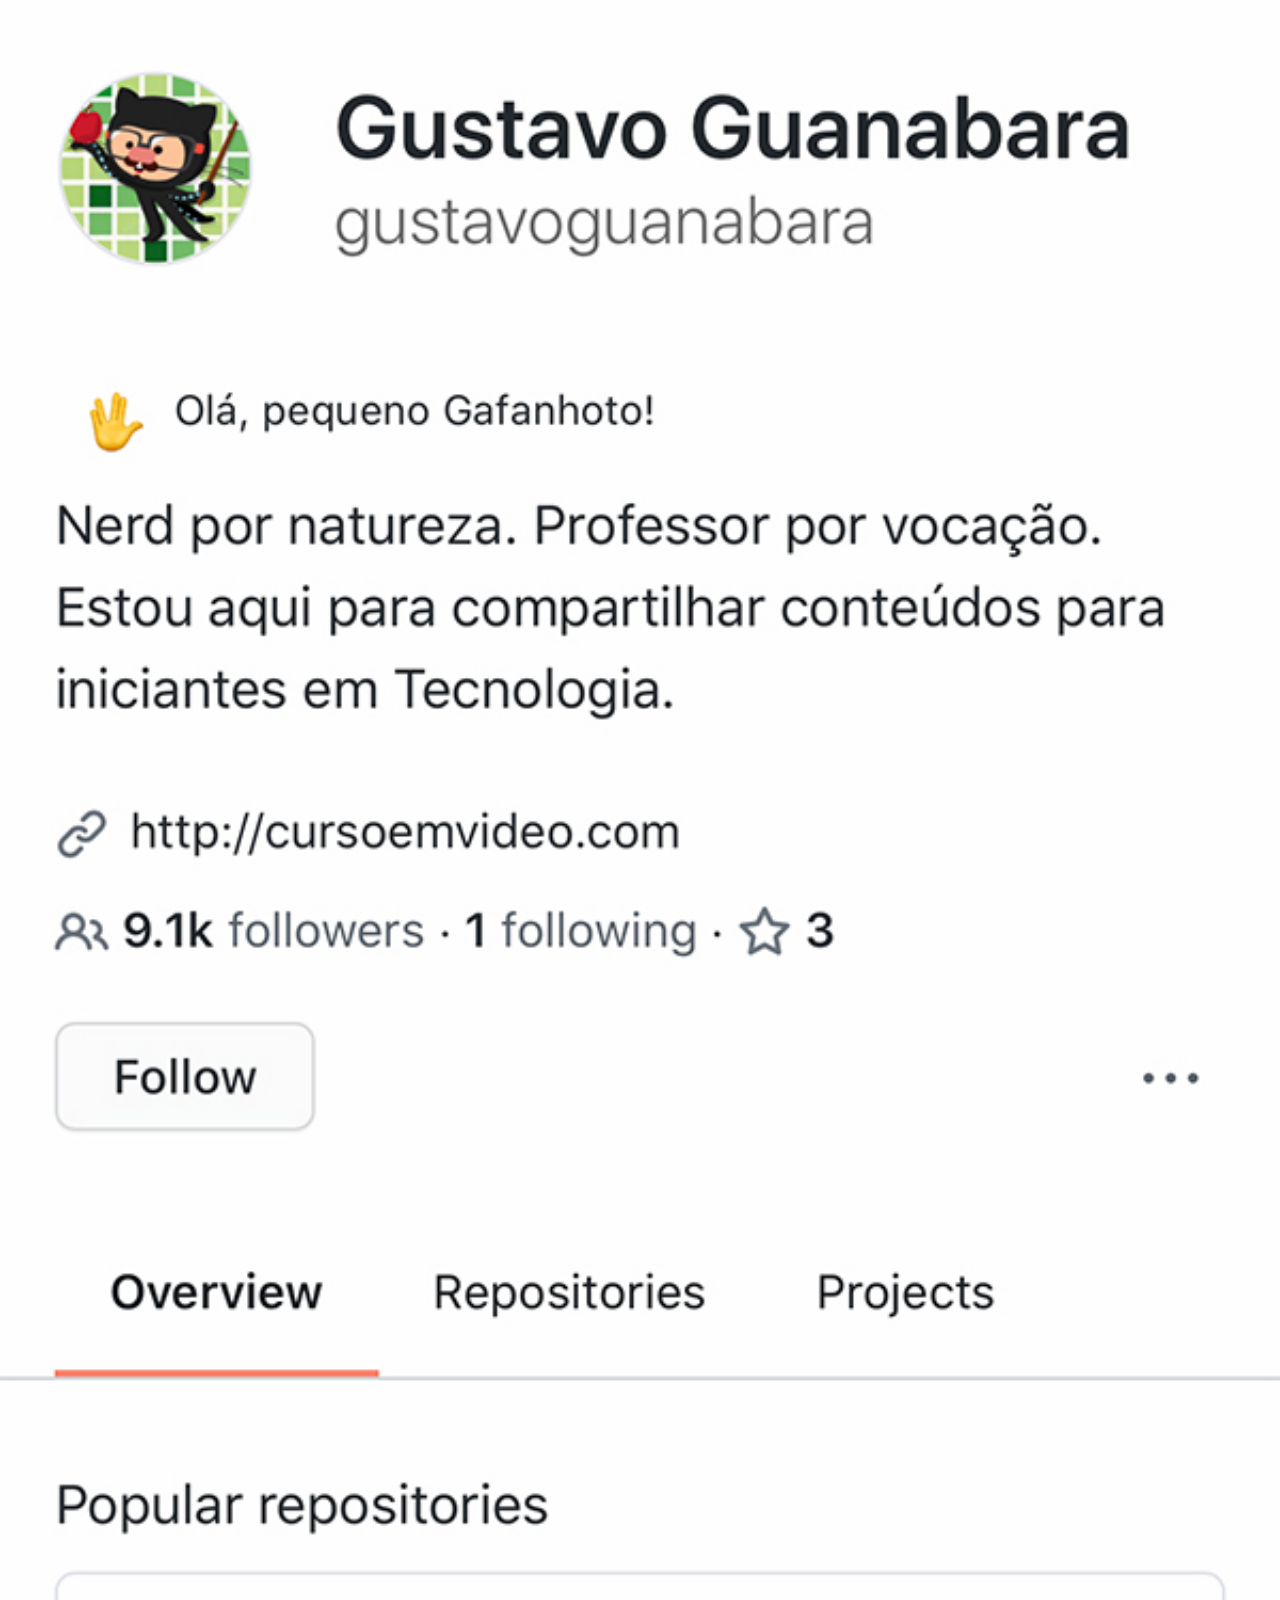
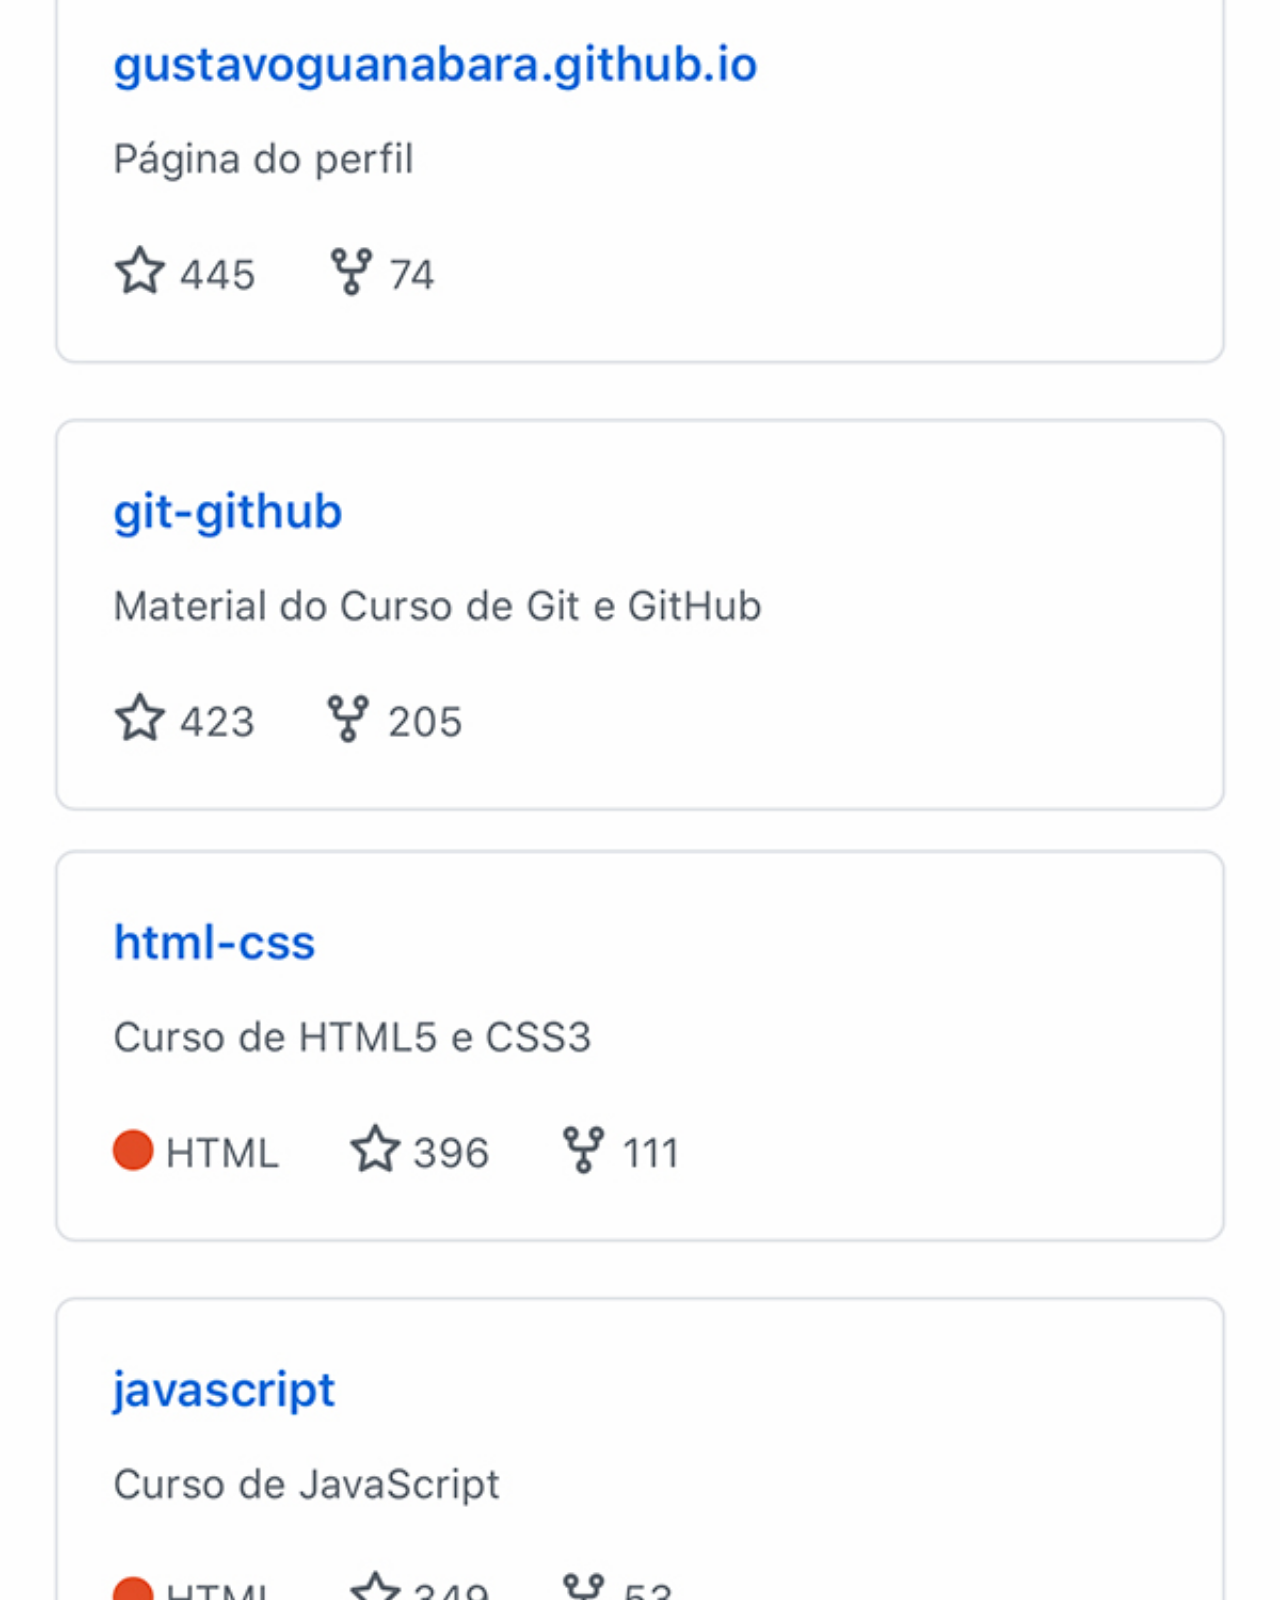
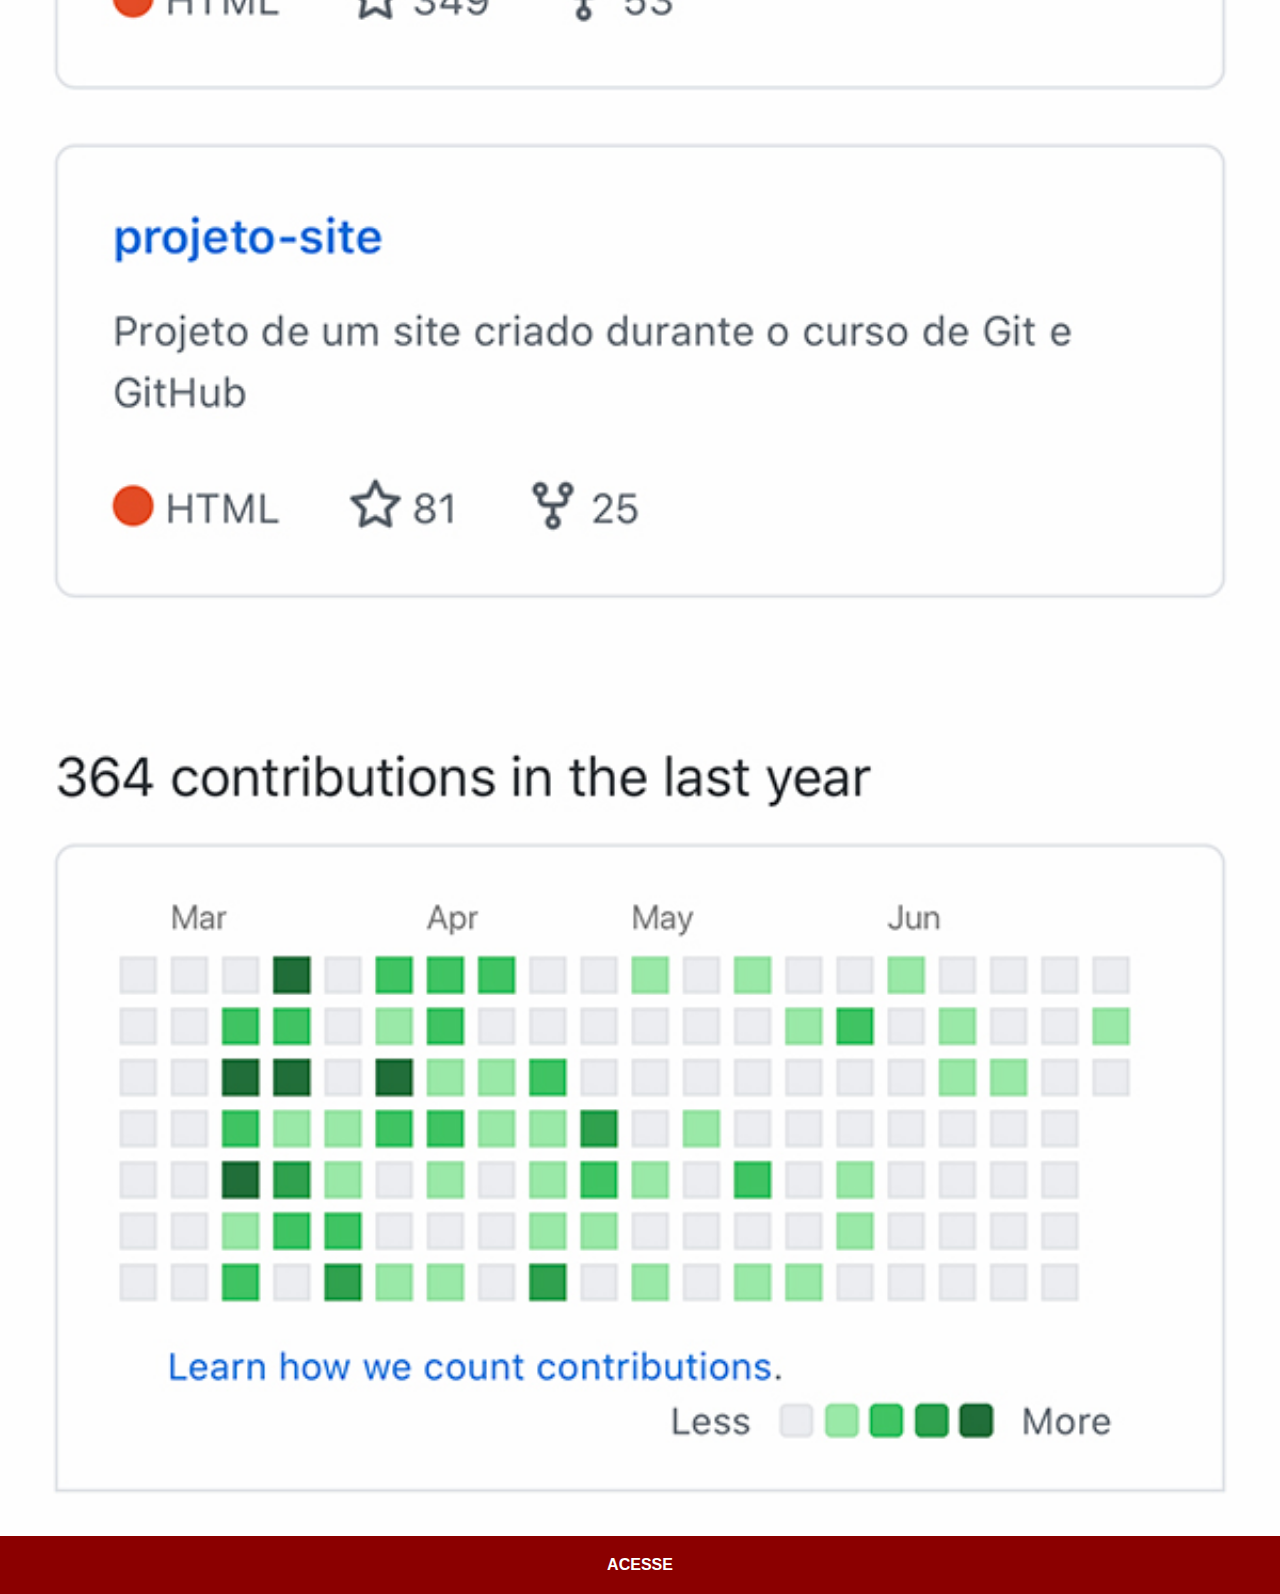
==== github.html @ dc9ceb94 "atualizei o código" ====
<!DOCTYPE html>
<html lang="pt-br">
<head>
    <meta charset="UTF-8">
    <meta http-equiv="X-UA-Compatible" content="IE=edge">
    <meta name="viewport" content="width=device-width, initial-scale=1.0">
    <link rel="stylesheet" href="estilos/social.css">
    <title>GitHub</title>
</head>
<body>
    <img src="imagens/tela-github.jpg" alt="GitHub">
    <a href="https://github.com/gustavoguanabara/" target="_blank">ACESSE</a>
</body>
</html>
---- estilos/social.css ----
@charset "UTF-8";

* {
    margin: 0px;
    padding: 0px;
    font-family: Arial, Helvetica, sans-serif;
}

::-webkit-scrollbar {
    width: 0px;
    height: 0px;
    
}

img {
    width: 100vw;
}

a {
    display: block;
    background-color: darkred;
    color: white;
    padding: 20px;
    text-align: center;
    font-weight: bolder;
    text-decoration: none;
}

a:hover {
    background-color: red;
}
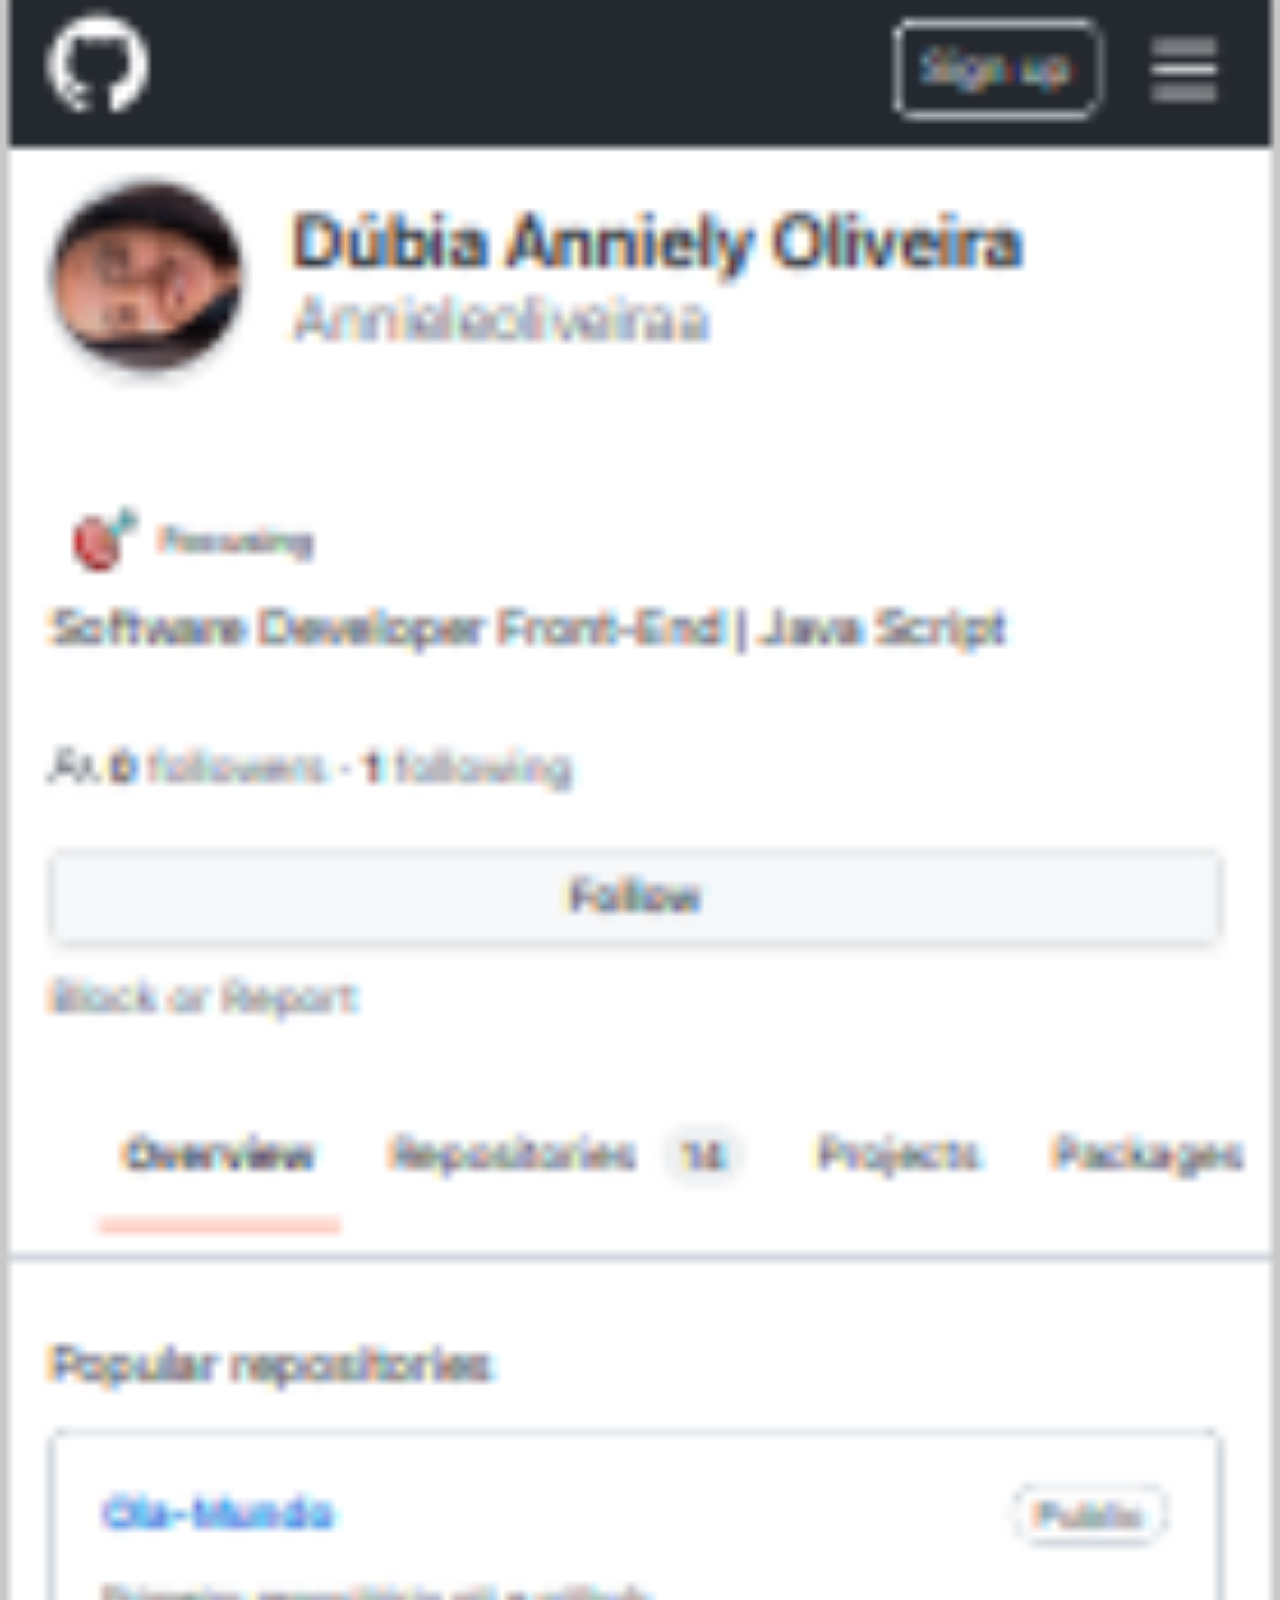
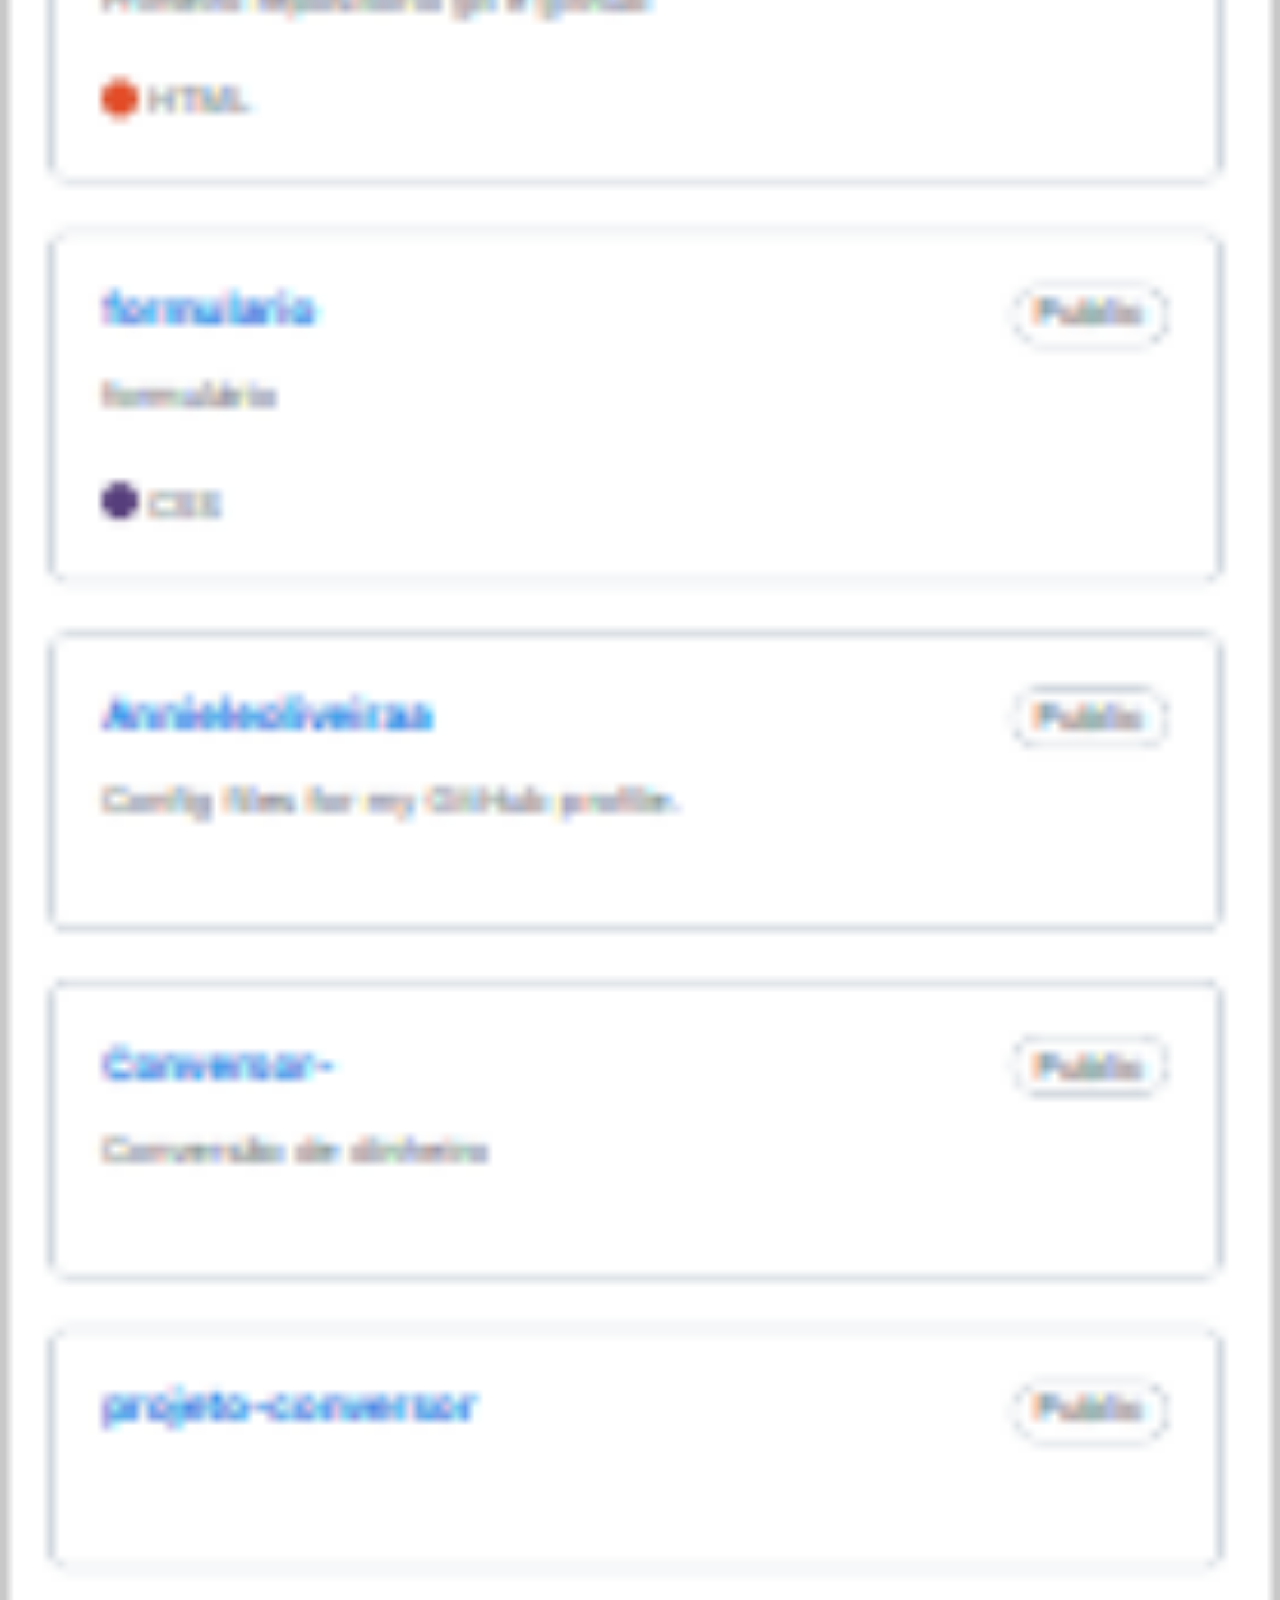
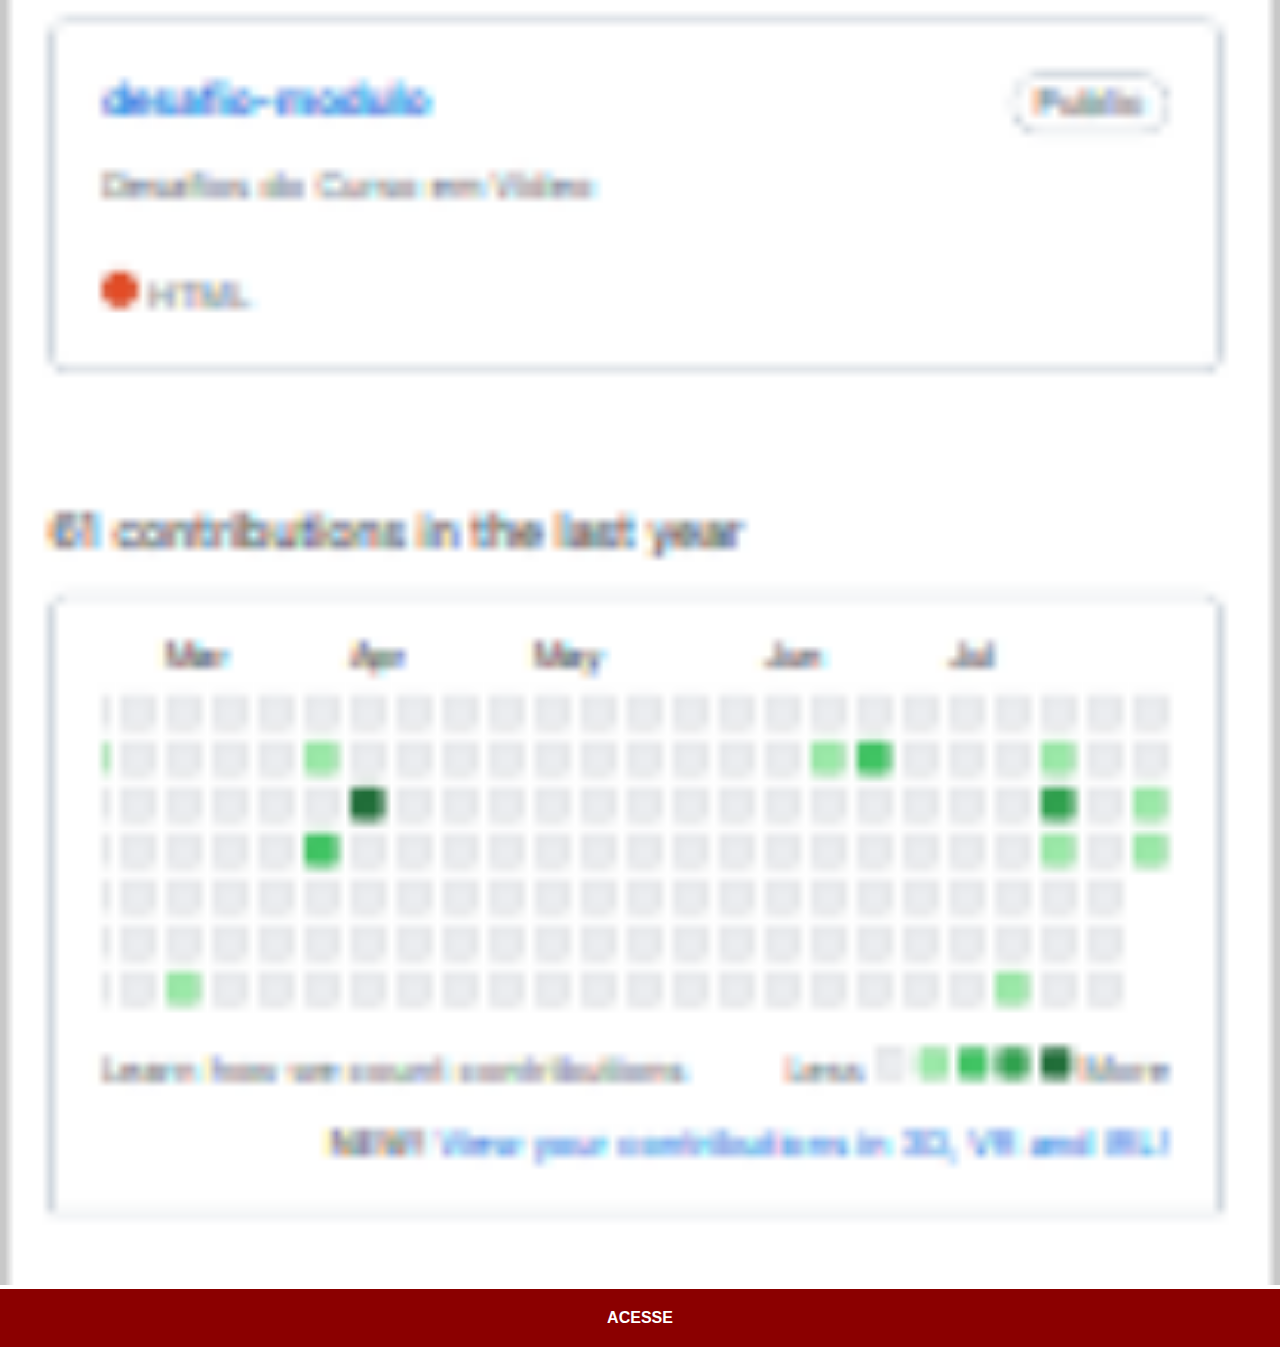
==== commit 9842559e: "atualização" ====
--- a/github.html
+++ b/github.html
@@ -8,7 +8,7 @@
     <title>GitHub</title>
 </head>
 <body>
-    <img src="imagens/tela-github.jpg" alt="GitHub">
-    <a href="https://github.com/gustavoguanabara/" target="_blank">ACESSE</a>
+    <img src="./imagens/github.img.png" alt="Github">
+    <a href="https://github.com/Annieleoliveiraa" target="_blank">ACESSE</a>
 </body>
 </html>